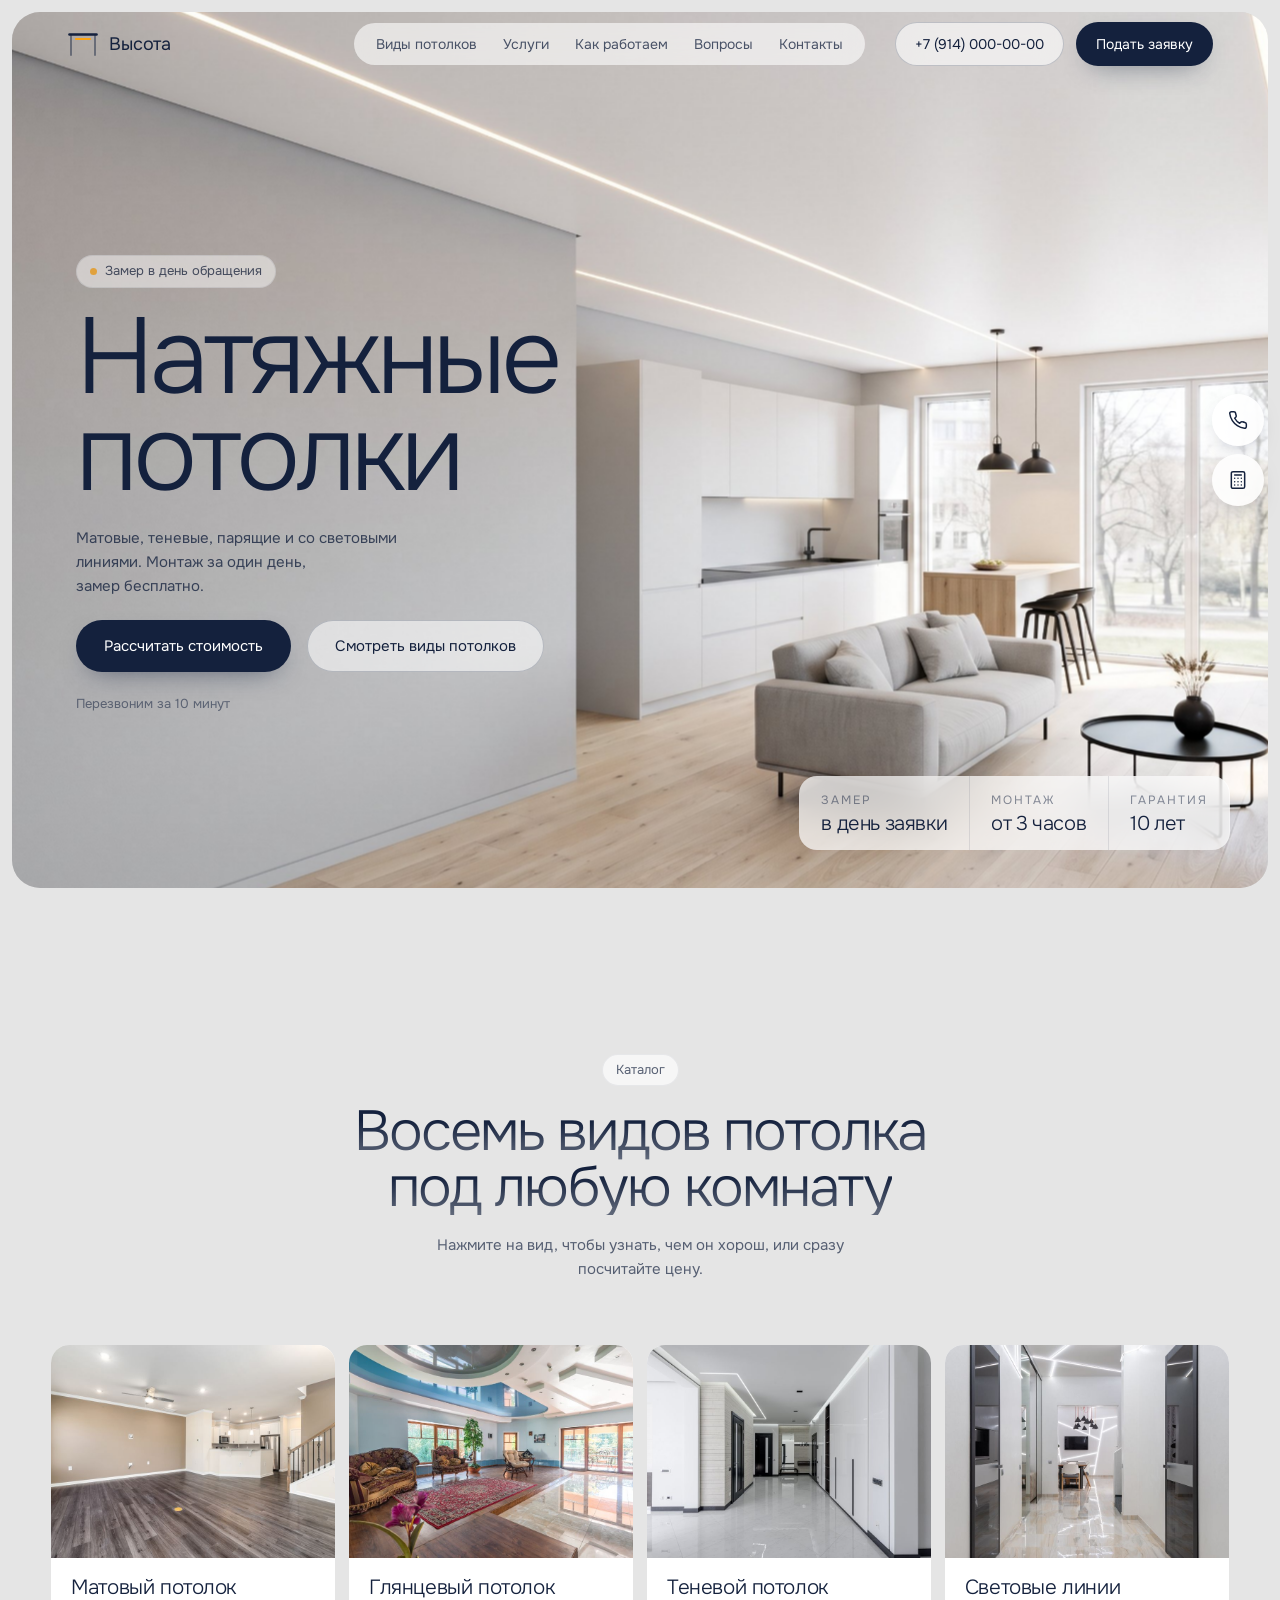
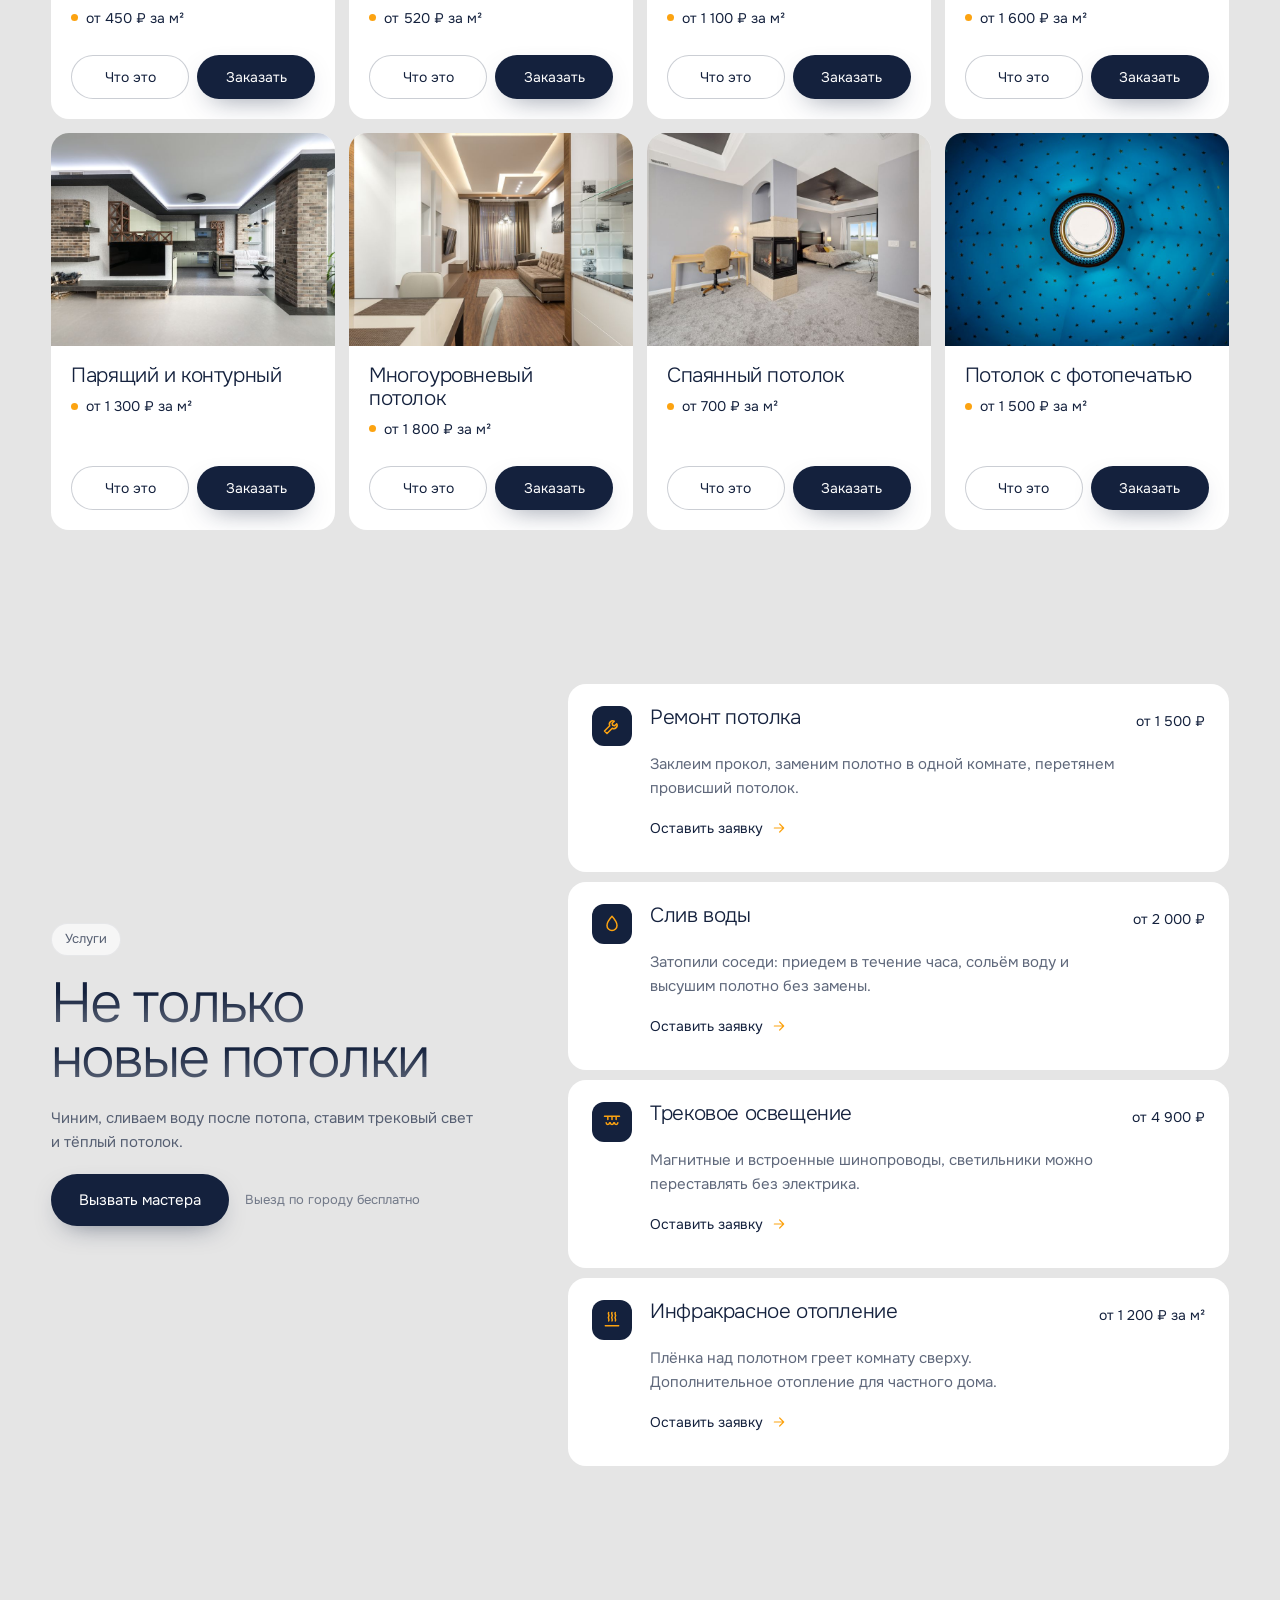
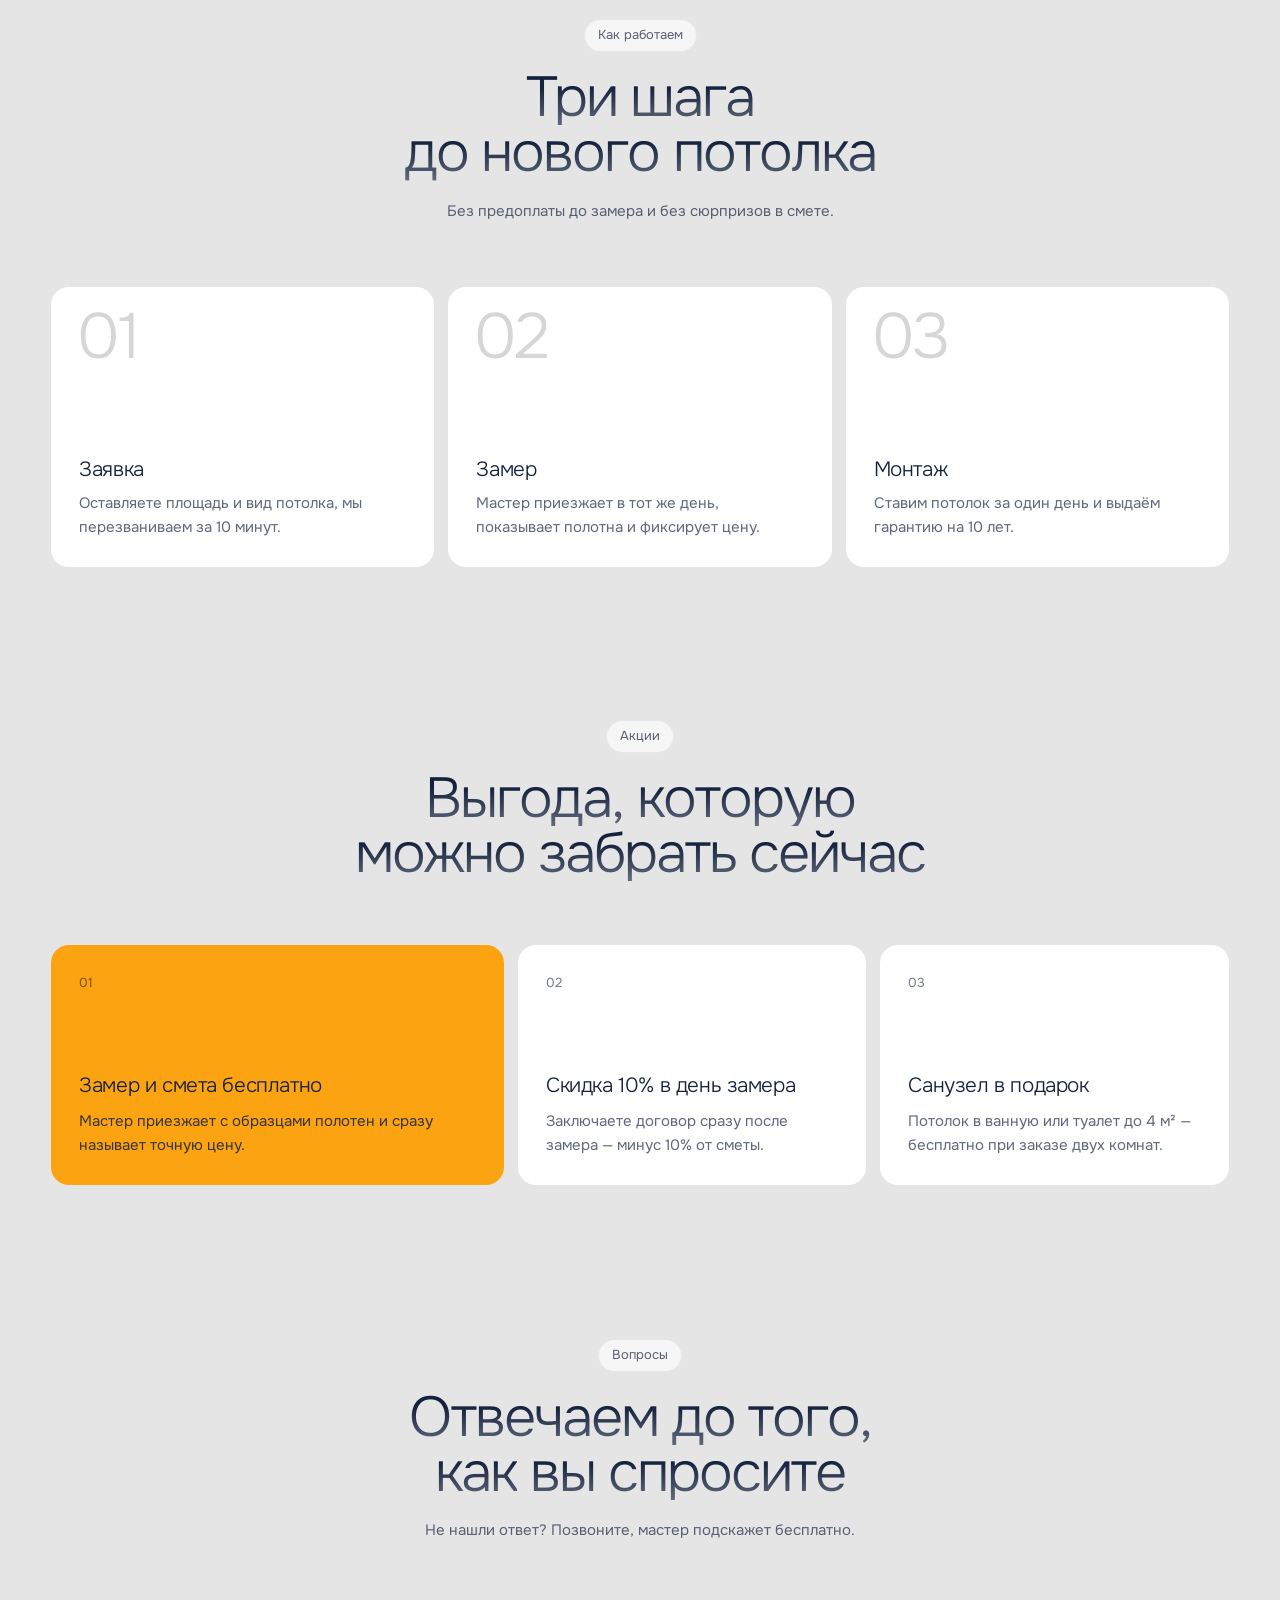
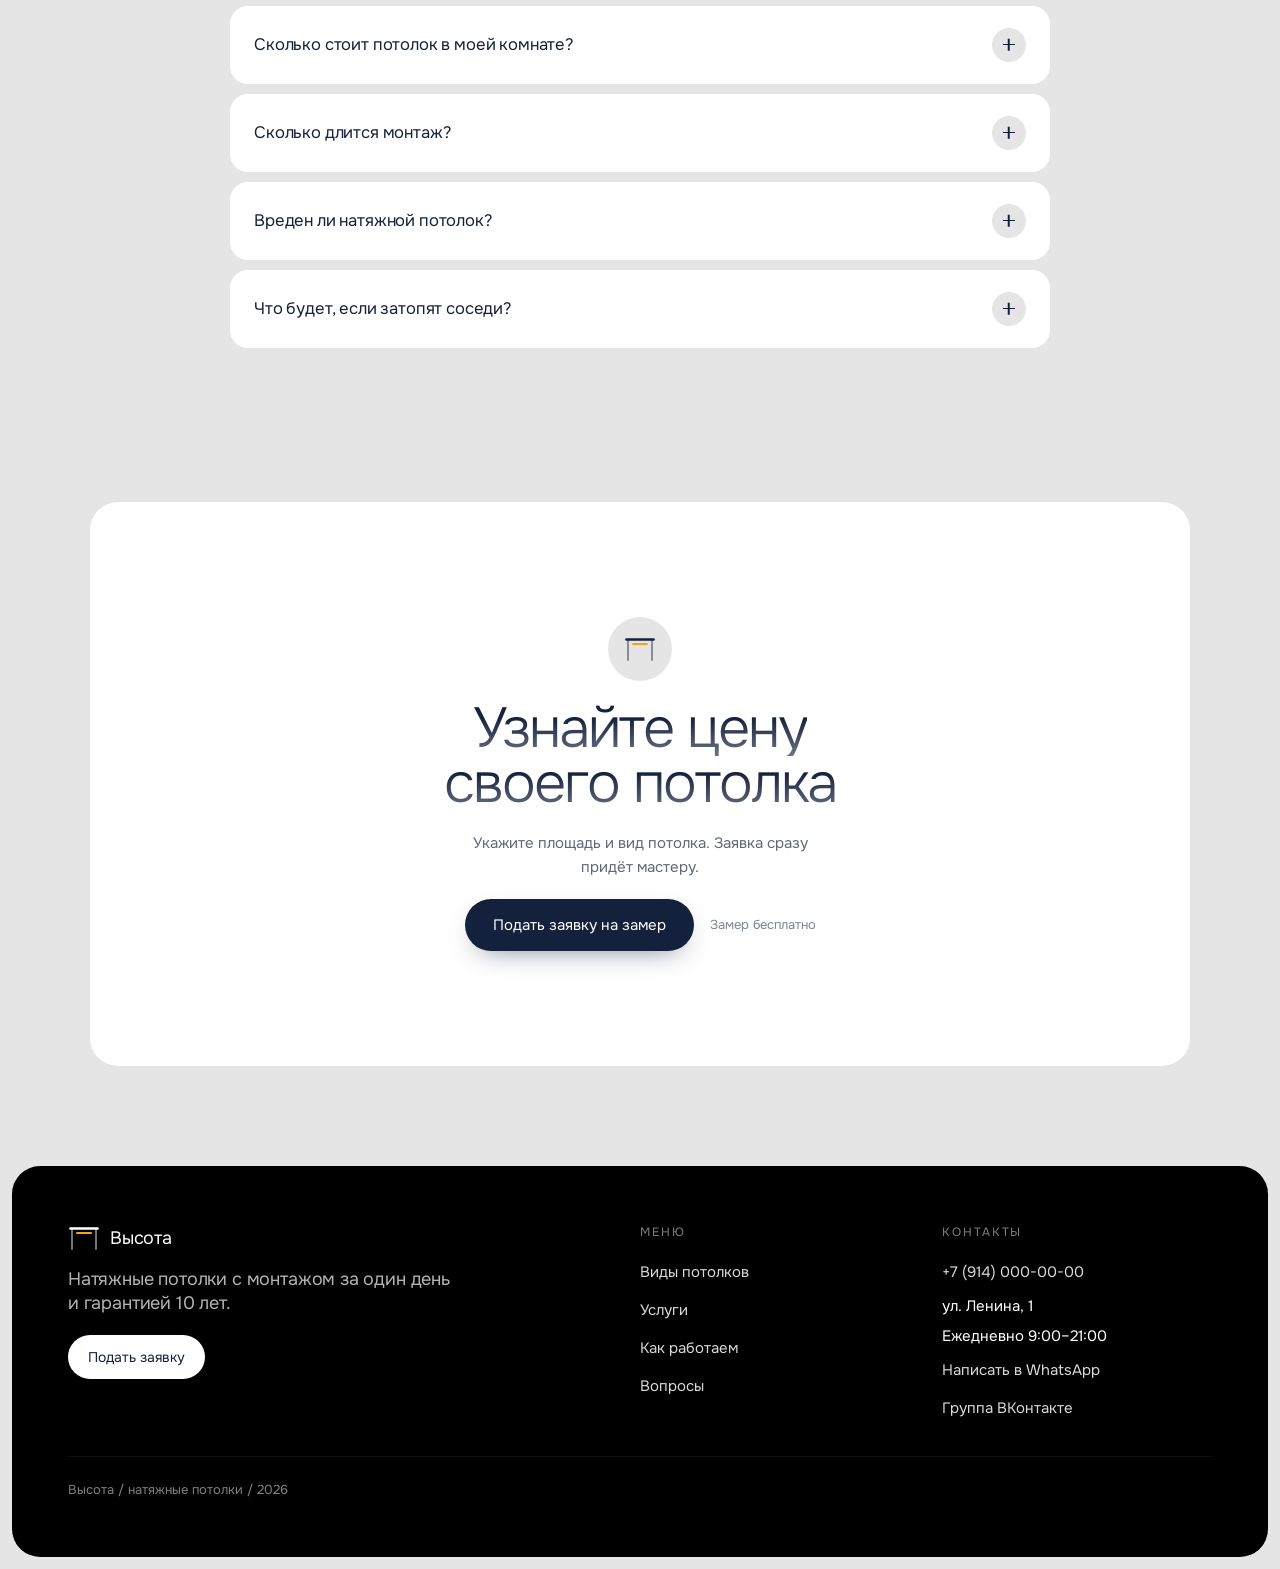
==== index.html @ 972cd12e "Сайт натяжных потолков с расчётом стоимости и заявкой в Telegram" ====
<!doctype html>
<html lang="ru">
<head>
  <meta charset="utf-8">
  <meta name="viewport" content="width=device-width, initial-scale=1">
  <title>Натяжные потолки</title>
  <meta name="description" content="Натяжные потолки с монтажом за один день. Бесплатный замер, расчёт стоимости онлайн.">
  <link rel="preconnect" href="https://fonts.googleapis.com">
  <link rel="preconnect" href="https://fonts.gstatic.com" crossorigin>
  <link href="https://fonts.googleapis.com/css2?family=Onest:wght@300;400&display=swap" rel="stylesheet">
  <link rel="stylesheet" href="styles.css">
  <script>document.documentElement.classList.add("js")</script>
</head>
<body>

<header class="top reveal is-in">
  <a class="logo rise" href="#" data-d="300"><span class="logo__mark"></span><span id="logo-name"></span></a>
  <nav class="nav rise" data-d="420">
    <a href="#catalog">Виды потолков</a>
    <a href="#services">Услуги</a>
    <a href="#process">Как работаем</a>
    <a href="#faq">Вопросы</a>
    <a href="#contacts">Контакты</a>
  </nav>
  <a class="btn btn--ghost btn--sm top__phone rise" id="top-phone" data-d="480"><span class="btn__fill"></span><span class="btn__label" id="top-phone-label"></span></a>
  <button class="btn btn--solid btn--sm rise" data-order data-d="520"><span class="btn__fill"></span><span class="btn__label">Подать заявку</span></button>
  <button class="burger" aria-label="Меню"><span></span><span></span></button>
</header>

<section class="hero">
  <div class="hero__panel">
    <img class="hero__img" src="assets/hero.jpg" alt="Гостиная с матовым натяжным потолком и световой линией над кухней">
    <div class="hero__content">
      <p class="pill rise" data-d="800"><span class="pill__dot"></span><span id="hero-city"></span></p>
      <h1 class="split" data-d="900">Натяжные<br>потолки</h1>
      <p class="lead rise" data-d="1240">Матовые, теневые, парящие и&nbsp;со&nbsp;световыми линиями. Монтаж за&nbsp;один день, замер бесплатно.</p>
      <div class="cta rise" data-d="1360">
        <button class="btn btn--solid" data-order><span class="btn__fill"></span><span class="btn__label">Рассчитать стоимость</span></button>
        <a class="btn btn--ghost btn--glass" href="#catalog"><span class="btn__fill"></span><span class="btn__label">Смотреть виды потолков</span></a>
      </div>
      <span class="calm rise" data-d="1420">Перезвоним за&nbsp;10&nbsp;минут</span>
    </div>
    <div class="hero__facts rise" data-d="1500">
      <div><span class="label">Замер</span><b>в&nbsp;день заявки</b></div>
      <div><span class="label">Монтаж</span><b>от&nbsp;3&nbsp;часов</b></div>
      <div><span class="label">Гарантия</span><b>10&nbsp;лет</b></div>
    </div>
  </div>
</section>

<section class="block reveal" id="catalog">
  <div class="head">
    <p class="pill rise">Каталог</p>
    <h2 class="split">Восемь видов потолка<br>под&nbsp;любую комнату</h2>
    <p class="rise">Нажмите на&nbsp;вид, чтобы узнать, чем он&nbsp;хорош, или сразу посчитайте цену.</p>
  </div>
  <div class="types" id="types"></div>
</section>

<section class="split-sec reveal" id="services">
  <div class="split-sec__text">
    <p class="pill rise">Услуги</p>
    <h2 class="split">Не&nbsp;только<br>новые потолки</h2>
    <p class="rise">Чиним, сливаем воду после потопа, ставим трековый свет и&nbsp;тёплый потолок.</p>
    <div class="cta rise">
      <button class="btn btn--solid" data-order="repair"><span class="btn__fill"></span><span class="btn__label">Вызвать мастера</span></button>
      <span class="calm">Выезд по&nbsp;городу бесплатно</span>
    </div>
  </div>
  <ul class="services" id="services-list"></ul>
</section>

<section class="block reveal" id="process">
  <div class="head">
    <p class="pill rise">Как работаем</p>
    <h2 class="split">Три шага<br>до&nbsp;нового потолка</h2>
    <p class="rise">Без предоплаты до&nbsp;замера и&nbsp;без сюрпризов в&nbsp;смете.</p>
  </div>
  <div class="steps">
    <article class="glass step rise"><span class="step__n">01</span><h3>Заявка</h3><p>Оставляете площадь и&nbsp;вид потолка, мы перезваниваем за&nbsp;10&nbsp;минут.</p></article>
    <article class="glass step rise"><span class="step__n">02</span><h3>Замер</h3><p>Мастер приезжает в&nbsp;тот же день, показывает полотна и&nbsp;фиксирует цену.</p></article>
    <article class="glass step rise"><span class="step__n">03</span><h3>Монтаж</h3><p>Ставим потолок за&nbsp;один день и&nbsp;выдаём гарантию на&nbsp;10&nbsp;лет.</p></article>
  </div>
</section>

<section class="block reveal" id="promos">
  <div class="head">
    <p class="pill rise">Акции</p>
    <h2 class="split">Выгода, которую<br>можно забрать сейчас</h2>
  </div>
  <div class="promos" id="promos-list"></div>
</section>

<section class="block reveal" id="faq">
  <div class="head">
    <p class="pill rise">Вопросы</p>
    <h2 class="split">Отвечаем до&nbsp;того,<br>как вы спросите</h2>
    <p class="rise">Не&nbsp;нашли ответ? Позвоните, мастер подскажет бесплатно.</p>
  </div>
  <div class="faq" id="faq-list"></div>
</section>

<section class="final reveal" id="contacts">
  <div class="glass final__panel">
    <div class="final__orb rise"><span class="logo__mark"></span></div>
    <h2 class="split">Узнайте цену<br>своего потолка</h2>
    <p class="rise">Укажите площадь и&nbsp;вид потолка. Заявка сразу придёт мастеру.</p>
    <div class="cta rise">
      <button class="btn btn--solid" data-order><span class="btn__fill"></span><span class="btn__label">Подать заявку на&nbsp;замер</span></button>
      <span class="calm">Замер бесплатно</span>
    </div>
  </div>
</section>

<footer class="foot">
  <div class="foot__brand">
    <a class="logo" href="#"><span class="logo__mark"></span><span id="foot-name"></span></a>
    <p>Натяжные потолки с&nbsp;монтажом за&nbsp;один день и&nbsp;гарантией 10&nbsp;лет.</p>
    <button class="btn btn--light btn--sm" data-order><span class="btn__fill"></span><span class="btn__label">Подать заявку</span></button>
  </div>
  <div class="foot__col">
    <span class="label">Меню</span>
    <a href="#catalog">Виды потолков</a>
    <a href="#services">Услуги</a>
    <a href="#process">Как работаем</a>
    <a href="#faq">Вопросы</a>
  </div>
  <div class="foot__col" id="contacts-info"></div>
  <span class="foot__copy" id="foot-year"></span>
</footer>

<div class="dock">
  <a class="dock__btn" id="dock-call" aria-label="Позвонить">
    <svg viewBox="0 0 24 24"><path d="M22 16.9v3a2 2 0 0 1-2.2 2 19.8 19.8 0 0 1-8.6-3.1 19.5 19.5 0 0 1-6-6A19.8 19.8 0 0 1 2.1 4.2 2 2 0 0 1 4.1 2h3a2 2 0 0 1 2 1.7c.1 1 .4 1.9.7 2.8a2 2 0 0 1-.5 2.1L8 9.9a16 16 0 0 0 6 6l1.3-1.3a2 2 0 0 1 2.1-.4c.9.3 1.8.6 2.8.7a2 2 0 0 1 1.7 2z"/></svg>
  </a>
  <button class="dock__btn" data-order aria-label="Рассчитать стоимость">
    <svg viewBox="0 0 24 24"><rect x="4" y="2" width="16" height="20" rx="2"/><path d="M8 6h8M8 10h.01M12 10h.01M16 10h.01M8 14h.01M12 14h.01M16 14h.01M8 18h.01M12 18h.01M16 18h.01"/></svg>
  </button>
</div>

<div class="modal" id="modal" aria-hidden="true">
  <div class="modal__backdrop" data-close></div>
  <form class="calc" id="order" novalidate>
    <button type="button" class="calc__x" data-close aria-label="Закрыть">
      <svg viewBox="0 0 24 24"><path d="M18 6 6 18M6 6l12 12"/></svg>
    </button>

    <div class="calc__params">
      <p class="pill">Калькулятор</p>
      <h3 class="calc__title">Рассчитаем ваш потолок</h3>

      <div class="field">
        <span class="field__name">Площадь потолка</span>
        <div class="area glass">
          <button type="button" class="step-btn" data-step="-1" aria-label="Меньше">
            <svg viewBox="0 0 24 24"><path d="M5 12h14"/></svg>
          </button>
          <label class="area__num"><input type="number" id="area" name="area" min="1" max="1000" value="18" inputmode="decimal" aria-label="Площадь, м²"><span>м²</span></label>
          <button type="button" class="step-btn" data-step="1" aria-label="Больше">
            <svg viewBox="0 0 24 24"><path d="M12 5v14M5 12h14"/></svg>
          </button>
        </div>
        <input type="range" id="area-range" min="1" max="150" value="18" aria-label="Площадь, ползунок">
      </div>

      <div class="field">
        <span class="field__name">Вид потолка</span>
        <div class="tiles" id="type-tiles"></div>
        <span class="field__name">Или нужна услуга</span>
        <div class="chips" id="chips"></div>
        <span class="field__err" id="err-type">Выберите вариант</span>
      </div>

      <div class="calc__mini">
        <b id="mini-sum">0&nbsp;₽</b>
        <button type="button" class="btn btn--solid btn--sm" data-to-form><span class="btn__fill"></span><span class="btn__label">Оставить телефон</span></button>
      </div>
    </div>

    <div class="calc__bill">
      <div class="bill__glow" aria-hidden="true"></div>
      <div class="calc__form">
        <span class="label">Предварительная стоимость</span>
        <b class="bill__sum" id="sum">0&nbsp;₽</b>
        <ul class="bill__rows" id="bill"></ul>

        <label class="field">
          <span class="field__name">Имя</span>
          <input type="text" name="name" autocomplete="name" placeholder="Как к вам обращаться">
        </label>
        <label class="field">
          <span class="field__name">Телефон</span>
          <input type="tel" name="phone" id="phone" autocomplete="tel" placeholder="+7 (___) ___-__-__" required>
          <span class="field__err" id="err-phone">Проверьте номер</span>
        </label>
        <label class="field">
          <span class="field__name">Комментарий к&nbsp;заказу</span>
          <textarea name="comment" rows="2" placeholder="Сколько комнат, удобное время для замера"></textarea>
        </label>
        <label class="agree">
          <input type="checkbox" name="agree" id="agree" checked>
          <span>Согласен на&nbsp;обработку персональных данных</span>
        </label>
        <button type="submit" class="btn btn--solid btn--wide" id="send"><span class="btn__fill"></span><span class="btn__label">Отправить заявку мастеру</span></button>
        <span class="calm">Перезвоним за&nbsp;10&nbsp;минут, замер бесплатно</span>
        <p class="calc__fail" id="fail"></p>
      </div>

      <div class="calc__done">
        <div class="done__ring"></div>
        <h3 class="calc__title">Заявка у&nbsp;мастера</h3>
        <p>Перезвоним в&nbsp;течение 10&nbsp;минут и&nbsp;договоримся о&nbsp;замере.</p>
        <button type="button" class="btn btn--ghost" data-close><span class="btn__fill"></span><span class="btn__label">Вернуться на&nbsp;сайт</span></button>
      </div>
    </div>
  </form>
</div>

<script src="data.js"></script>
<script src="script.js"></script>
</body>
</html>
---- styles.css ----
/* Токены: Onest 300/400, палитра Black and Gold Elegance (белый, серый E5, золото FCA311, тёмно-синий 14213D, чёрный), одна кривая, радиусы 0/18/28/999 */
:root {
  --bg: #e5e5e5;
  --ink: #14213d;
  --black: #000000;
  --accent: #fca311;
  --card: #ffffff;
  --soft: #d6d6d6;
  --line: rgba(20, 33, 61, 0.1);
  --ease: cubic-bezier(.22, 1, .36, 1);
  --pad: clamp(16px, 4vw, 64px);
  --r: 18px;
}

* { box-sizing: border-box; margin: 0; padding: 0; }
html { scroll-behavior: smooth; -webkit-text-size-adjust: 100%; }
body {
  background: var(--bg);
  color: var(--ink);
  font-family: "Onest", system-ui, sans-serif;
  font-weight: 400;
  font-size: clamp(15px, 1.05vw, 17px);
  line-height: 1.6;
  overflow-x: hidden;
}
a { color: inherit; text-decoration: none; }
button, input, textarea, output { font: inherit; color: inherit; }
button { background: none; border: 0; cursor: pointer; }
svg { width: 20px; height: 20px; fill: none; stroke: currentColor; stroke-width: 1.8; stroke-linecap: round; stroke-linejoin: round; }
img { display: block; max-width: 100%; }

/* Заголовки как в Redsun: тонкий гротеск, мягкий градиент сверху вниз */
h1, h2, h3 { font-weight: 300; text-wrap: balance; hyphens: none; }
h1 { font-size: clamp(3rem, 8.4vw, 8.6rem); line-height: 0.9; letter-spacing: -0.045em; }
h2 { font-size: clamp(2.1rem, 4.4vw, 4.2rem); line-height: 0.98; letter-spacing: -0.035em; }
h3 { font-size: clamp(19px, 1.6vw, 24px); line-height: 1.12; letter-spacing: -0.02em; }
h2 .w { background: linear-gradient(180deg, #14213d 30%, rgba(20, 33, 61, .55) 115%); -webkit-background-clip: text; background-clip: text; color: transparent; }
.foot h2 .w { color: inherit; }
p { max-width: 56ch; text-wrap: pretty; opacity: 0.68; }
.label { font-size: 12px; line-height: 1.8; letter-spacing: 0.16em; text-transform: uppercase; opacity: 0.5; }

/* Метка-таблетка над заголовком */
.pill {
  display: inline-flex; align-items: center; gap: 8px; align-self: center; max-width: none;
  padding: 6px 14px; border-radius: 999px; font-size: 13px; background: var(--card); box-shadow: inset 0 0 0 1px var(--line);
}
.pill__dot { width: 7px; height: 7px; border-radius: 50%; background: var(--accent); }

/* Появление: лесенка с размытием */
.js .rise { opacity: 0; transform: translateY(28px); filter: blur(14px); }
.js .is-in .rise {
  opacity: 1; transform: none; filter: blur(0);
  transition: opacity 900ms var(--ease) var(--d, 0ms), transform 900ms var(--ease) var(--d, 0ms), filter 900ms var(--ease) var(--d, 0ms);
}
.js .is-in p.rise { opacity: 0.68; }
.js .is-in .calm.rise { opacity: 0.55; }
/* Заголовки проявляются по словам */
.w { display: inline-block; }
.js .split .w { opacity: 0; transform: translateY(0.35em); filter: blur(12px); }
.js .is-in .split .w {
  opacity: 1; transform: none; filter: blur(0);
  transition: opacity 1000ms var(--ease) var(--d, 0ms), transform 1000ms var(--ease) var(--d, 0ms), filter 1000ms var(--ease) var(--d, 0ms);
}

/* Кнопки: графитовая таблетка и прозрачная с тонкой рамкой */
.btn {
  position: relative; overflow: hidden; display: inline-flex; align-items: center; justify-content: center;
  min-height: 52px; padding: 0 28px; border-radius: 999px; white-space: nowrap; font-size: 15px;
  transition: transform 620ms var(--ease), box-shadow 620ms var(--ease);
}
.btn__fill { position: absolute; inset: 0; transform: scaleX(0); transform-origin: left; transition: transform 500ms var(--ease); }
.btn__label { position: relative; z-index: 2; transition: color 320ms var(--ease); }
.btn:hover { transform: translateY(-2px); }
.btn:hover .btn__fill { transform: scaleX(1); }
.btn--solid { background: var(--ink); color: #fff; box-shadow: 0 10px 28px -14px rgba(20, 33, 61, .7); }
.btn--solid .btn__fill { background: var(--accent); }
.btn--solid:hover { box-shadow: 0 16px 36px -14px rgba(252, 163, 17, .8); }
.btn--ghost { box-shadow: inset 0 0 0 1px rgba(20, 33, 61, 0.22); }
.btn--ghost .btn__fill { background: var(--ink); }
.btn--ghost:hover .btn__label { color: #fff; }
.btn--solid:hover .btn__label, .btn--light:hover .btn__label { color: var(--ink); }
.btn--glass { background: rgba(255, 255, 255, .55); -webkit-backdrop-filter: blur(14px); backdrop-filter: blur(14px); }
.btn--light { background: #fff; color: var(--ink); }
.btn--light .btn__fill { background: var(--accent); }
.btn--sm { min-height: 44px; padding: 0 20px; font-size: 14px; }
.btn--wide { width: 100%; }
.calm { font-size: 13px; opacity: 0.55; }
.cta { display: flex; flex-wrap: wrap; align-items: center; gap: 12px 16px; }

/* Белая карточка; под курсором мягкий блик, как свет от потолка */
.glass {
  position: relative; isolation: isolate; border-radius: var(--r); overflow: hidden; background: var(--card);
  --mx: 50%; --my: 0%;
}
.glass::before {
  content: ""; position: absolute; inset: 0; z-index: -1; pointer-events: none; opacity: 0;
  background: radial-gradient(380px circle at var(--mx) var(--my), rgba(252, 163, 17, .08), transparent 65%);
  transition: opacity 600ms var(--ease);
}
.glass:hover::before { opacity: 1; }

/* Логотип: комната в разрезе со световой линией */
.logo { display: flex; align-items: center; gap: 10px; font-size: 18px; letter-spacing: -0.01em; margin-right: auto; }
.logo__mark { display: grid; place-items: center; width: 32px; height: 32px; }
.logo__mark svg { width: 32px; height: 32px; stroke-width: 2; }
.logo__mark .m-ceil { stroke-width: 2.6; }
.logo__mark .m-wall { opacity: .45; }
.logo__mark .m-light { stroke: var(--accent); stroke-width: 2.2; transition: transform 700ms var(--ease); transform-origin: center; }
.logo:hover .m-light { transform: scaleX(1.25); }

/* Шапка */
.top {
  position: fixed; inset: 0 0 auto 0; z-index: 30; display: flex; align-items: center; gap: 12px;
  padding: 22px calc(var(--pad) + 16px);
  transition: background 500ms var(--ease), padding 500ms var(--ease), box-shadow 500ms var(--ease);
}
.top.is-scrolled { padding-top: 12px; padding-bottom: 12px; background: rgba(229, 229, 229, .85); -webkit-backdrop-filter: blur(18px); backdrop-filter: blur(18px); box-shadow: 0 1px 0 var(--line); }
.nav { display: flex; gap: 26px; font-size: 14px; margin-right: 18px; padding: 10px 22px; border-radius: 999px; background: rgba(255, 255, 255, .6); -webkit-backdrop-filter: blur(14px); backdrop-filter: blur(14px); }
.nav a { opacity: 0.75; position: relative; transition: opacity 320ms var(--ease); }
.nav a::after { content: ""; position: absolute; left: 0; right: 0; bottom: -4px; height: 1px; background: var(--accent); transform: scaleX(0); transform-origin: left; transition: transform 500ms var(--ease); }
.nav a:hover { opacity: 1; }
.nav a:hover::after { transform: scaleX(1); }
.top__phone { background: rgba(255, 255, 255, .6); -webkit-backdrop-filter: blur(14px); backdrop-filter: blur(14px); }
.burger { display: none; width: 44px; height: 44px; position: relative; }
.burger span { position: absolute; left: 11px; right: 11px; height: 1.5px; background: var(--ink); transition: transform 500ms var(--ease); }
.burger span:first-child { top: 18px; }
.burger span:last-child { top: 25px; }

/* Первый экран: фото светлого интерьера, текст на пустой стене слева */
.hero { padding: 12px; --p: 0; }
.hero__panel { position: relative; height: calc(100svh - 24px); min-height: 560px; border-radius: 28px; overflow: hidden; isolation: isolate; background: var(--soft); }
.hero__img {
  position: absolute; inset: 0; width: 100%; height: 100%; object-fit: cover; object-position: 30% 50%; z-index: -2;
  transform: scale(calc(1.06 - var(--p) * 0.06)); transform-origin: 30% 20%;
  animation: heroIn 1400ms var(--ease) both;
}
@keyframes heroIn { from { opacity: 0; transform: scale(1.12); filter: blur(10px); } }
.hero__content {
  position: absolute; left: clamp(20px, 5vw, 80px); top: 0; bottom: 0; width: min(40%, 600px);
  display: flex; flex-direction: column; justify-content: center; align-items: flex-start; gap: 22px; padding-top: 70px;
}
.hero__content .pill { align-self: flex-start; background: rgba(255, 255, 255, .7); }
.hero__content .lead { max-width: 36ch; opacity: .78; }
.js .is-in .hero__content .lead.rise { opacity: .78; }
.hero__facts {
  position: absolute; right: clamp(16px, 3vw, 40px); bottom: clamp(16px, 3vw, 40px); display: flex; border-radius: 18px;
  background: rgba(255, 255, 255, .72); -webkit-backdrop-filter: blur(16px); backdrop-filter: blur(16px);
}
.hero__facts > div { display: flex; flex-direction: column; padding: 14px 22px; }
.hero__facts > div + div { box-shadow: inset 1px 0 0 var(--line); }
.hero__facts b { font-weight: 300; font-size: 20px; letter-spacing: -0.02em; line-height: 1.2; }

/* Секции: заголовок по центру с таблеткой сверху */
.block, .split-sec, .final { position: relative; padding: clamp(90px, 12vw, 160px) var(--pad) 0; }
.head { display: flex; flex-direction: column; align-items: center; text-align: center; gap: 18px; margin-bottom: clamp(40px, 5vw, 64px); }
.head p:not(.pill) { max-width: 46ch; }

/* Каталог видов с настоящими фото */
.types { display: grid; grid-template-columns: repeat(4, 1fr); gap: 14px; }
.type { display: flex; flex-direction: column; transition: transform 620ms var(--ease), box-shadow 620ms var(--ease); }
.type:hover { transform: translateY(-6px); box-shadow: 0 24px 50px -30px rgba(20, 33, 61, .45); }
.type__photo { aspect-ratio: 4 / 3; overflow: hidden; background: var(--soft); }
.type__photo img { width: 100%; height: 100%; object-fit: cover; transition: transform 900ms var(--ease); }
.type:hover .type__photo img { transform: scale(1.06); }
.type__body { display: flex; flex-direction: column; gap: 8px; padding: 18px 20px 20px; flex: 1; }
.type__price { font-size: 14px; display: inline-flex; align-items: center; gap: 8px; }
.type__price::before { content: ""; width: 7px; height: 7px; border-radius: 50%; background: var(--accent); }
.type__more { display: grid; grid-template-rows: 0fr; transition: grid-template-rows 600ms var(--ease); }
.type__more > p { overflow: hidden; font-size: 15px; }
.type.is-open .type__more { grid-template-rows: 1fr; }
.type__acts { display: flex; gap: 8px; margin-top: auto; padding-top: 10px; }
.type__acts .btn { min-height: 44px; padding: 0 16px; font-size: 14px; flex: 1; }

/* Услуги 60/40 */
.split-sec { display: grid; grid-template-columns: 4fr 6fr; gap: clamp(32px, 6vw, 96px); align-items: center; }
.split-sec__text { display: flex; flex-direction: column; align-items: flex-start; gap: 20px; }
.split-sec__text .pill { align-self: flex-start; }
.services { list-style: none; display: flex; flex-direction: column; gap: 10px; }
.service { display: grid; grid-template-columns: 40px 1fr auto; gap: 6px 18px; align-items: start; padding: 22px 24px; transition: transform 620ms var(--ease); }
.service:hover { transform: translateX(6px); }
.service__ico { width: 40px; height: 40px; border-radius: 12px; display: grid; place-items: center; background: var(--ink); color: var(--accent); }
.service p { grid-column: 2; font-size: 15px; }
.service__price { font-size: 14px; white-space: nowrap; padding-top: 4px; }
.service__go { grid-column: 2; justify-self: start; font-size: 14px; display: inline-flex; gap: 8px; align-items: center; min-height: 44px; }
.service__go svg { width: 16px; height: 16px; color: var(--accent); transition: transform 520ms var(--ease); }
.service:hover .service__go svg { transform: translateX(5px); }

/* Как работаем */
.steps { display: grid; grid-template-columns: repeat(3, 1fr); gap: 14px; }
.step { display: flex; flex-direction: column; justify-content: flex-end; gap: 10px; min-height: 280px; padding: 28px; transition: transform 620ms var(--ease); }
.step:hover { transform: translateY(-6px); }
.step__n { position: absolute; top: 18px; left: 26px; font-size: 64px; font-weight: 300; letter-spacing: -0.04em; line-height: 1; color: var(--soft); transition: color 700ms var(--ease); }
.step:hover .step__n { color: var(--accent); }
.step p { font-size: 15px; }

/* Акции */
.promos { display: grid; grid-template-columns: 1.3fr 1fr 1fr; gap: 14px; }
.promo { display: flex; flex-direction: column; gap: 12px; min-height: 240px; padding: 28px; transition: transform 620ms var(--ease); }
.promo:first-child { background: var(--accent); color: var(--ink); }
.promo:first-child p { opacity: .85; }
.promo:hover { transform: translateY(-6px); }
.promo__n { font-size: 13px; opacity: .6; }
.promo h3 { margin-top: auto; }
.promo p { font-size: 15px; }

/* Вопросы: при наведении карточка приподнимается, плюс поворачивается, текст едет */
.faq { display: flex; flex-direction: column; gap: 10px; max-width: 820px; margin: 0 auto; }
.q { border-radius: 18px; transition: transform 620ms var(--ease), box-shadow 620ms var(--ease); box-shadow: inset 0 0 0 1px transparent; }
.q:hover { transform: translateY(-2px); box-shadow: inset 0 0 0 1px rgba(252, 163, 17, .45), 0 20px 44px -28px rgba(20, 33, 61, .45); }
.q.is-open { box-shadow: inset 0 0 0 1px rgba(252, 163, 17, .7); }
.q__btn { width: 100%; display: flex; justify-content: space-between; align-items: center; gap: 24px; padding: 22px 24px; text-align: left; font-size: clamp(16px, 1.3vw, 19px); letter-spacing: -0.01em; min-height: 44px; }
.q__btn > span:first-child { transition: transform 620ms var(--ease); }
.q:hover .q__btn > span:first-child { transform: translateX(6px); }
.q__plus { position: relative; flex: none; width: 34px; height: 34px; border-radius: 50%; background: var(--bg); transition: transform 700ms var(--ease), background 320ms var(--ease); }
.q__plus::before, .q__plus::after { content: ""; position: absolute; left: 11px; right: 11px; top: 16px; height: 1.5px; background: var(--ink); transition: background 320ms; }
.q__plus::after { transform: rotate(90deg); }
.q:hover .q__plus { transform: rotate(90deg); background: var(--soft); }
.q.is-open .q__plus { transform: rotate(45deg); background: var(--accent); }
.q.is-open .q__plus::before, .q.is-open .q__plus::after { background: var(--ink); }
.q__a { display: grid; grid-template-rows: 0fr; transition: grid-template-rows 600ms var(--ease); }
.q__a > p { overflow: hidden; padding: 0 24px; font-size: 15px; }
.q.is-open .q__a { grid-template-rows: 1fr; }
.q.is-open .q__a > p { padding-bottom: 22px; }

/* Финальный блок */
.final { padding-bottom: clamp(60px, 8vw, 100px); }
.final__panel { display: flex; flex-direction: column; align-items: center; text-align: center; gap: 20px; max-width: 1100px; margin: 0 auto; padding: clamp(70px, 9vw, 120px) 24px; border-radius: 28px; }
.final__orb { width: 64px; height: 64px; border-radius: 50%; display: grid; place-items: center; background: var(--bg); }
.final p { max-width: 44ch; }
.final .cta { justify-content: center; }

/* Подвал: графитовая панель */
.foot { position: relative; display: grid; grid-template-columns: 2fr 1fr 1fr; gap: 32px; margin: 0 12px 12px; padding: clamp(32px, 5vw, 56px); border-radius: 28px; background: var(--black); color: #fff; }
.foot p { opacity: .7; max-width: 36ch; margin: 14px 0 20px; font-size: 18px; line-height: 1.3; letter-spacing: -0.01em; }
.foot .logo__mark .m-wall, .foot .logo__mark .m-ceil { stroke: #fff; }
.foot__col { display: flex; flex-direction: column; gap: 6px; font-size: 15px; }
.foot__col .label { margin-bottom: 6px; }
.foot__col a { opacity: .85; min-height: 32px; display: inline-flex; align-items: center; transition: transform 520ms var(--ease), opacity 320ms; }
.foot__col a:hover { transform: translateX(4px); opacity: 1; }
.foot__copy { grid-column: 1 / -1; font-size: 13px; opacity: .5; padding-top: 24px; box-shadow: inset 0 1px 0 rgba(255, 255, 255, .12); }

/* Плавающие кнопки справа */
.dock { position: fixed; right: 16px; top: 50%; transform: translateY(-50%); z-index: 25; display: flex; flex-direction: column; gap: 8px; }
.dock__btn {
  width: 52px; height: 52px; border-radius: 50%; display: grid; place-items: center; color: var(--ink);
  background: rgba(255, 255, 255, .85); -webkit-backdrop-filter: blur(12px); backdrop-filter: blur(12px); box-shadow: 0 8px 24px -12px rgba(20, 33, 61, .5);
  transition: transform 620ms var(--ease), color 320ms var(--ease);
}
.dock__btn:hover { transform: translateX(-4px); background: var(--accent); }

/* Калькулятор: слева параметры с фото потолков, справа чек с формой */
.modal { position: fixed; inset: 0; z-index: 50; display: grid; place-items: center; padding: 16px; visibility: hidden; }
.modal.is-open { visibility: visible; }
.modal__backdrop { position: absolute; inset: 0; background: rgba(20, 33, 61, .35); -webkit-backdrop-filter: blur(10px); backdrop-filter: blur(10px); opacity: 0; transition: opacity 500ms var(--ease); }
.modal.is-open .modal__backdrop { opacity: 1; }
.calc {
  position: relative; display: grid; grid-template-columns: 1.25fr 1fr; width: min(1080px, 100%); max-height: calc(100svh - 32px); overflow-y: auto;
  border-radius: 28px; background: var(--card); box-shadow: 0 40px 120px -30px rgba(20, 33, 61, .5);
  opacity: 0; transform: translateY(40px) scale(.97); filter: blur(14px);
  transition: opacity 700ms var(--ease), transform 700ms var(--ease), filter 700ms var(--ease);
}
.modal.is-open .calc { opacity: 1; transform: none; filter: none; }
.calc__x { position: absolute; right: 14px; top: 14px; width: 44px; height: 44px; border-radius: 50%; display: grid; place-items: center; z-index: 5; background: var(--card); transition: transform 600ms var(--ease); }
.calc__x:hover { transform: rotate(90deg); }
.calc__params { display: flex; flex-direction: column; gap: 22px; padding: clamp(24px, 3.4vw, 40px); }
.calc__params .pill { align-self: flex-start; background: var(--bg); box-shadow: none; }
.calc__title { font-size: clamp(28px, 3vw, 38px); line-height: 1; letter-spacing: -0.03em; margin-top: -8px; }
.field { display: flex; flex-direction: column; gap: 10px; }
.field__name { font-size: 13px; opacity: .6; }

.area { display: flex; align-items: center; justify-content: space-between; padding: 10px; border-radius: 18px; background: var(--bg); }
.area__num { display: flex; align-items: baseline; gap: 8px; }
.area__num input { width: 3.4ch; background: none; border: 0; outline: none; font-size: clamp(44px, 5vw, 60px); font-weight: 300; letter-spacing: -0.04em; text-align: right; line-height: 1; -moz-appearance: textfield; }
.area__num input::-webkit-outer-spin-button, .area__num input::-webkit-inner-spin-button { -webkit-appearance: none; }
.area__num span { font-size: 20px; opacity: .55; }
.step-btn { width: 48px; height: 48px; border-radius: 50%; display: grid; place-items: center; flex: none; background: var(--card); transition: transform 500ms var(--ease), background 320ms var(--ease), color 320ms; }
.step-btn:hover { background: var(--ink); color: #fff; transform: scale(1.06); }
.step-btn:active { transform: scale(.94); }

input[type="range"] { width: 100%; -webkit-appearance: none; appearance: none; height: 28px; background: transparent; --fill: 12%; }
input[type="range"]::-webkit-slider-runnable-track { height: 4px; border-radius: 4px; background: linear-gradient(90deg, var(--ink) var(--fill), var(--soft) var(--fill)); }
input[type="range"]::-moz-range-track { height: 4px; border-radius: 4px; background: var(--soft); }
input[type="range"]::-moz-range-progress { height: 4px; border-radius: 4px; background: var(--ink); }
input[type="range"]::-webkit-slider-thumb { -webkit-appearance: none; width: 22px; height: 22px; margin-top: -9px; border-radius: 50%; background: #fff; box-shadow: 0 0 0 2px var(--ink), 0 4px 12px rgba(20, 33, 61, .3); }
input[type="range"]::-moz-range-thumb { width: 22px; height: 22px; border: 0; border-radius: 50%; background: #fff; box-shadow: 0 0 0 2px var(--ink), 0 4px 12px rgba(20, 33, 61, .3); }

/* Плитки видов потолка с фото */
.tiles { display: grid; grid-template-columns: repeat(4, 1fr); gap: 8px; }
.tile-pick { position: relative; cursor: pointer; }
.tile-pick input { position: absolute; opacity: 0; pointer-events: none; }
.tile-pick__in { display: flex; flex-direction: column; height: 100%; border-radius: 14px; overflow: hidden; background: var(--bg); box-shadow: inset 0 0 0 1px transparent; transition: transform 500ms var(--ease), box-shadow 320ms var(--ease); }
.tile-pick__in img { width: 100%; aspect-ratio: 4 / 3; object-fit: cover; transition: transform 800ms var(--ease); }
.tile-pick__name { padding: 8px 10px 10px; font-size: 13px; line-height: 1.25; }
.tile-pick:hover .tile-pick__in { transform: translateY(-2px); }
.tile-pick:hover img { transform: scale(1.06); }
.tile-pick input:checked + .tile-pick__in { box-shadow: inset 0 0 0 2px var(--ink); background: var(--card); }
.tile-pick input:focus-visible + .tile-pick__in { outline: 2px solid var(--accent); outline-offset: 2px; }

.chips { display: flex; flex-wrap: wrap; gap: 8px; }
.chip { position: relative; }
.chip input { position: absolute; opacity: 0; pointer-events: none; }
.chip span {
  display: inline-flex; align-items: center; min-height: 40px; padding: 0 15px; border-radius: 999px; font-size: 14px; cursor: pointer;
  background: var(--bg); transition: background 320ms var(--ease), color 320ms var(--ease), transform 500ms var(--ease);
}
.chip span:hover { transform: translateY(-2px); background: var(--soft); }
.chip input:checked + span { background: var(--ink); color: #fff; }
.chip input:focus-visible + span { outline: 2px solid var(--accent); outline-offset: 2px; }

.calc__bill { position: relative; display: flex; flex-direction: column; background: var(--bg); }
.calc__form { display: flex; flex-direction: column; gap: 16px; padding: clamp(24px, 3.4vw, 40px); padding-top: clamp(56px, 6vw, 72px); }
.bill__sum { font-weight: 300; font-size: clamp(42px, 4.6vw, 60px); letter-spacing: -0.04em; line-height: 1; margin-top: -6px; font-variant-numeric: tabular-nums; }
.bill__rows { list-style: none; display: flex; flex-direction: column; font-size: 14px; padding-bottom: 6px; }
.bill__rows li { display: flex; justify-content: space-between; gap: 12px; padding: 9px 0; box-shadow: inset 0 -1px 0 var(--line); }
.bill__rows li span:first-child { opacity: .6; }
.calc__form .field input, .calc__form .field textarea {
  width: 100%; background: var(--card); border: 0; border-radius: 14px; padding: 13px 16px; outline: none; font-size: 16px; resize: vertical;
  box-shadow: inset 0 0 0 1px var(--line); transition: box-shadow 320ms var(--ease);
}
.calc__form .field input:focus, .calc__form .field textarea:focus { box-shadow: inset 0 0 0 1px var(--ink), 0 0 0 4px rgba(20, 33, 61, .06); }
.field__err { display: none; font-size: 13px; color: #b5462a; }
.field.is-bad .field__err { display: block; }
.field.is-bad input { box-shadow: inset 0 0 0 1px #b5462a !important; }
.agree { display: flex; gap: 12px; align-items: center; font-size: 13px; opacity: .7; cursor: pointer; min-height: 40px; }
.agree input { width: 18px; height: 18px; accent-color: var(--ink); }
.calc__fail { display: none; font-size: 14px; color: #b5462a; max-width: none; opacity: 1; }
.calc__fail.is-on { display: block; }
.btn.is-busy { pointer-events: none; opacity: .7; }

.calc__done { display: none; flex-direction: column; align-items: flex-start; justify-content: flex-end; gap: 18px; padding: clamp(32px, 4vw, 48px); flex: 1; min-height: 420px; }
.calc.is-done .calc__form { display: none; }
.calc.is-done .calc__done { display: flex; }
.done__ring { width: 64px; height: 64px; border-radius: 50%; box-shadow: inset 0 0 0 2px var(--ink); position: relative; animation: ring 1200ms var(--ease) both; }
.done__ring::after { content: ""; position: absolute; left: 20px; right: 20px; top: 31px; height: 2px; background: var(--accent); }
@keyframes ring { from { transform: scale(.4); opacity: 0; filter: blur(10px); } to { transform: none; opacity: 1; filter: none; } }
body.is-locked { overflow: hidden; }
.calc__mini { display: none; }

/* Адаптив */
@media (max-width: 1100px) {
  .nav, .top__phone { display: none; }
  .burger { display: block; }
  .top.is-menu .nav {
    display: flex; flex-direction: column; position: fixed; inset: 76px 16px auto 16px; padding: 12px 20px; border-radius: 18px; gap: 0; margin: 0;
    background: rgba(255, 255, 255, .97); box-shadow: 0 20px 50px -20px rgba(20, 33, 61, .4);
  }
  .top.is-menu .nav a { padding: 12px 0; font-size: 17px; opacity: 1; }
  .top.is-menu .burger span:first-child { transform: translateY(3.5px) rotate(45deg); }
  .top.is-menu .burger span:last-child { transform: translateY(-3.5px) rotate(-45deg); }
  .types { grid-template-columns: repeat(2, 1fr); }
  .split-sec { grid-template-columns: 1fr; }
  .hero__content { width: min(55%, 560px); }
  .calc { grid-template-columns: 1fr; }
}
@media (max-width: 720px) {
  .top { gap: 8px; padding: 18px 24px; }
  .top.is-scrolled { padding: 10px 16px; }
  .hero { padding: 8px; }
  .hero__panel { height: calc(100svh - 16px); border-radius: 22px; }
  .hero__img { object-position: 18% 50%; transform-origin: 18% 20%; }
  .hero__content { left: 18px; right: 18px; width: auto; justify-content: flex-end; padding: 0 0 128px; gap: 16px; }
  .hero__content .cta .btn { flex: 1 1 100%; }
  .hero__facts { left: 12px; right: 12px; bottom: 12px; justify-content: space-between; }
  .hero__facts > div { padding: 10px 12px; flex: 1; }
  .hero__facts b { font-size: 15px; }
  .hero__facts .label { font-size: 10px; letter-spacing: .12em; }
  .types, .promos, .steps { grid-template-columns: 1fr; }
  .service { grid-template-columns: 40px 1fr; padding: 20px; }
  .service__price { grid-column: 2; padding-top: 0; }
  .foot { grid-template-columns: 1fr 1fr; margin: 0 8px 8px; }
  .foot__brand { grid-column: 1 / -1; }
  .tiles { grid-template-columns: repeat(2, 1fr); }
  .dock { top: auto; bottom: 16px; transform: translateY(16px); right: 12px; opacity: 0; pointer-events: none; transition: opacity 500ms var(--ease), transform 620ms var(--ease); }
  .is-past .dock { opacity: 1; transform: none; pointer-events: auto; }
  .modal { padding: 0; place-items: end center; }
  .calc { border-radius: 24px 24px 0 0; max-height: 94svh; }
  .calc__mini {
    position: sticky; bottom: 12px; z-index: 4; display: flex; align-items: center; justify-content: space-between; gap: 12px;
    padding: 8px 8px 8px 20px; border-radius: 999px; background: rgba(255, 255, 255, .92); -webkit-backdrop-filter: blur(14px); backdrop-filter: blur(14px);
    box-shadow: 0 12px 40px -12px rgba(20, 33, 61, .45);
  }
  .calc__mini b { font-weight: 300; font-size: 22px; letter-spacing: -0.02em; white-space: nowrap; }
}
@media (prefers-reduced-motion: reduce) {
  * { transition-delay: 0ms !important; animation-duration: 1ms !important; }
  html { scroll-behavior: auto; }
}
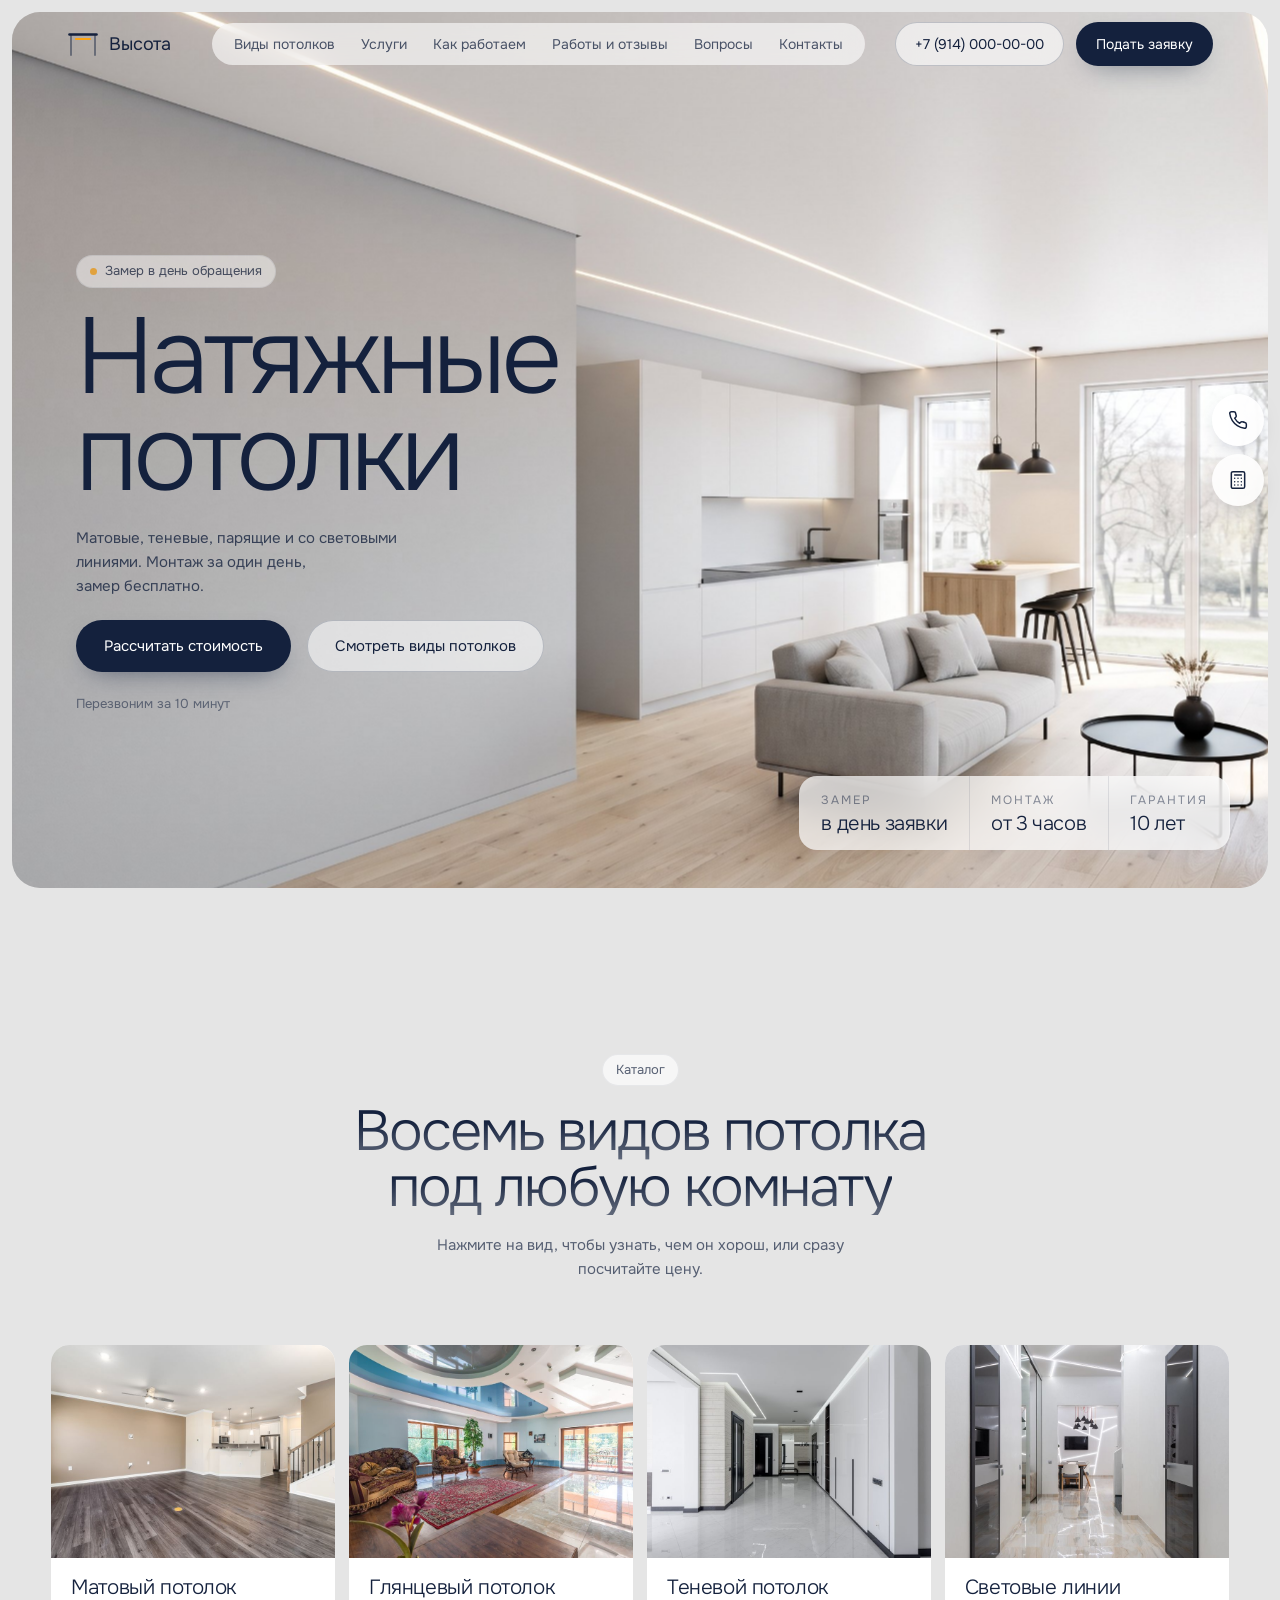
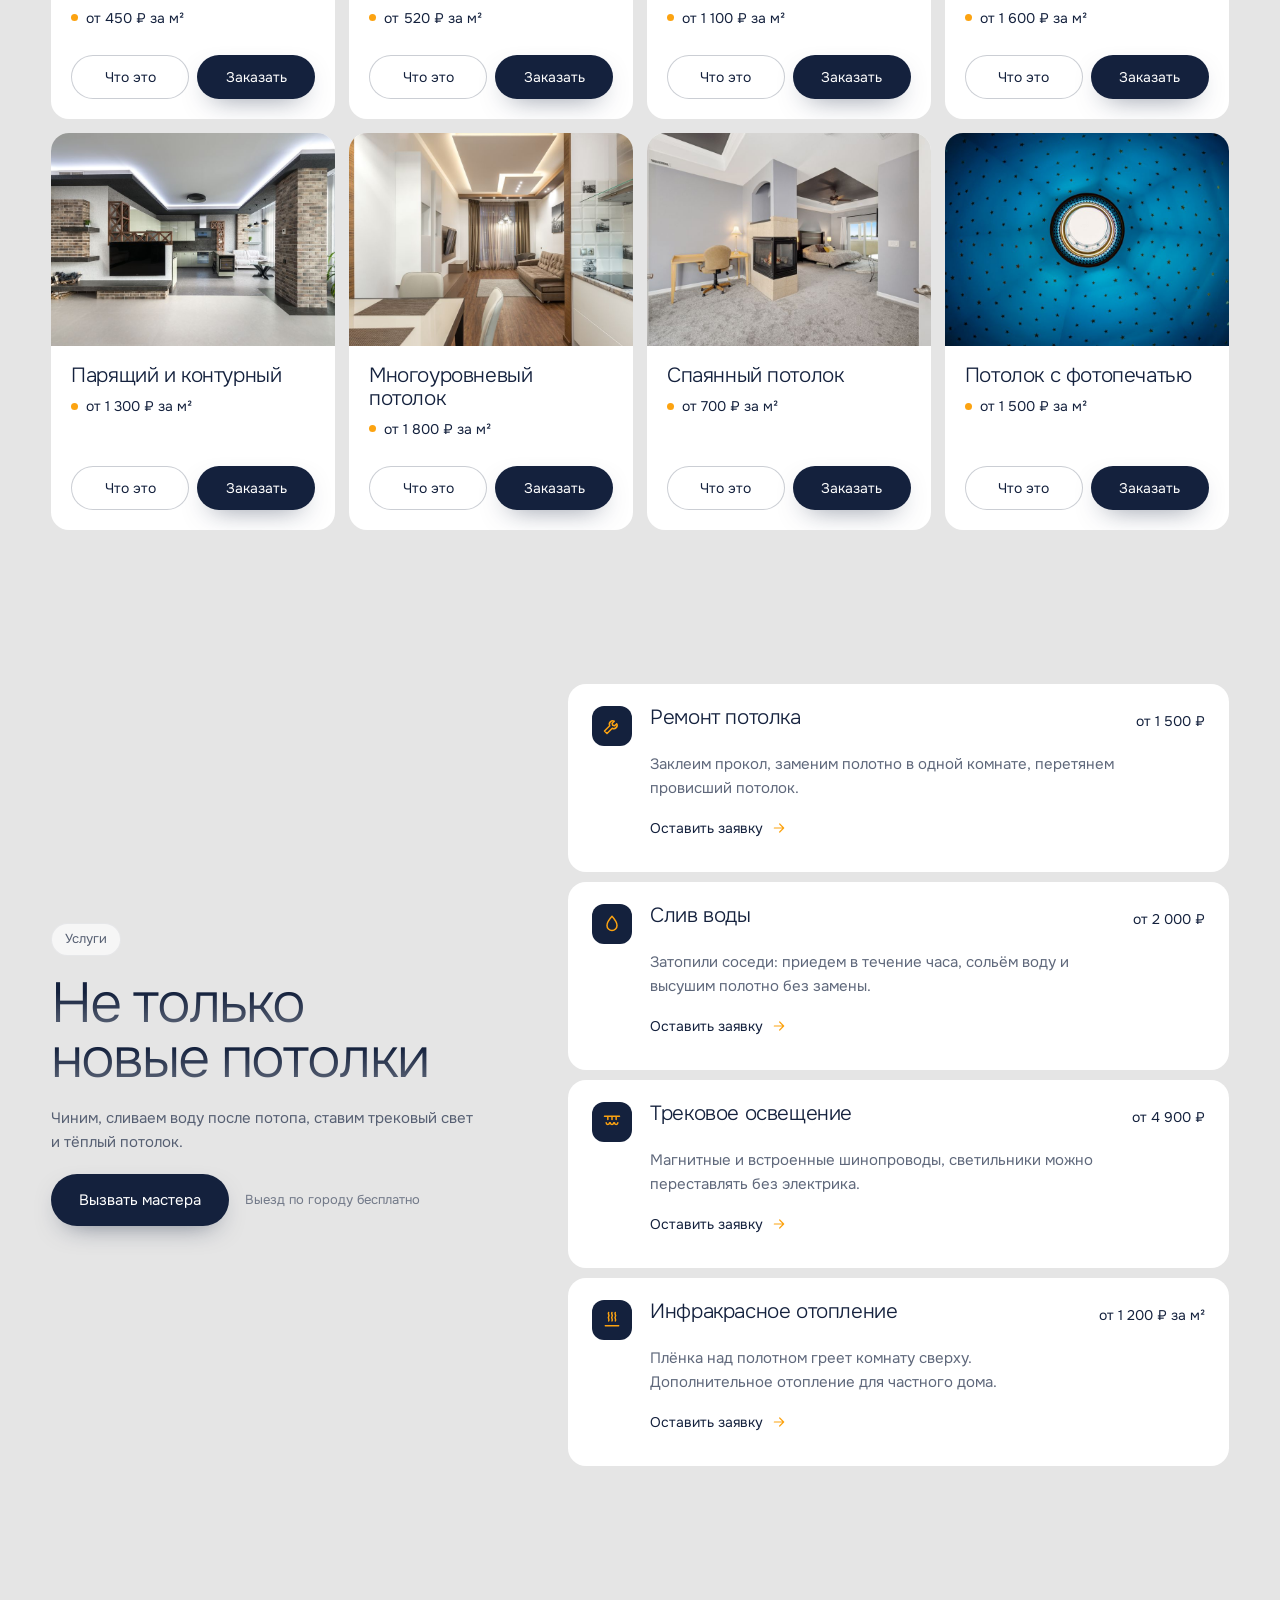
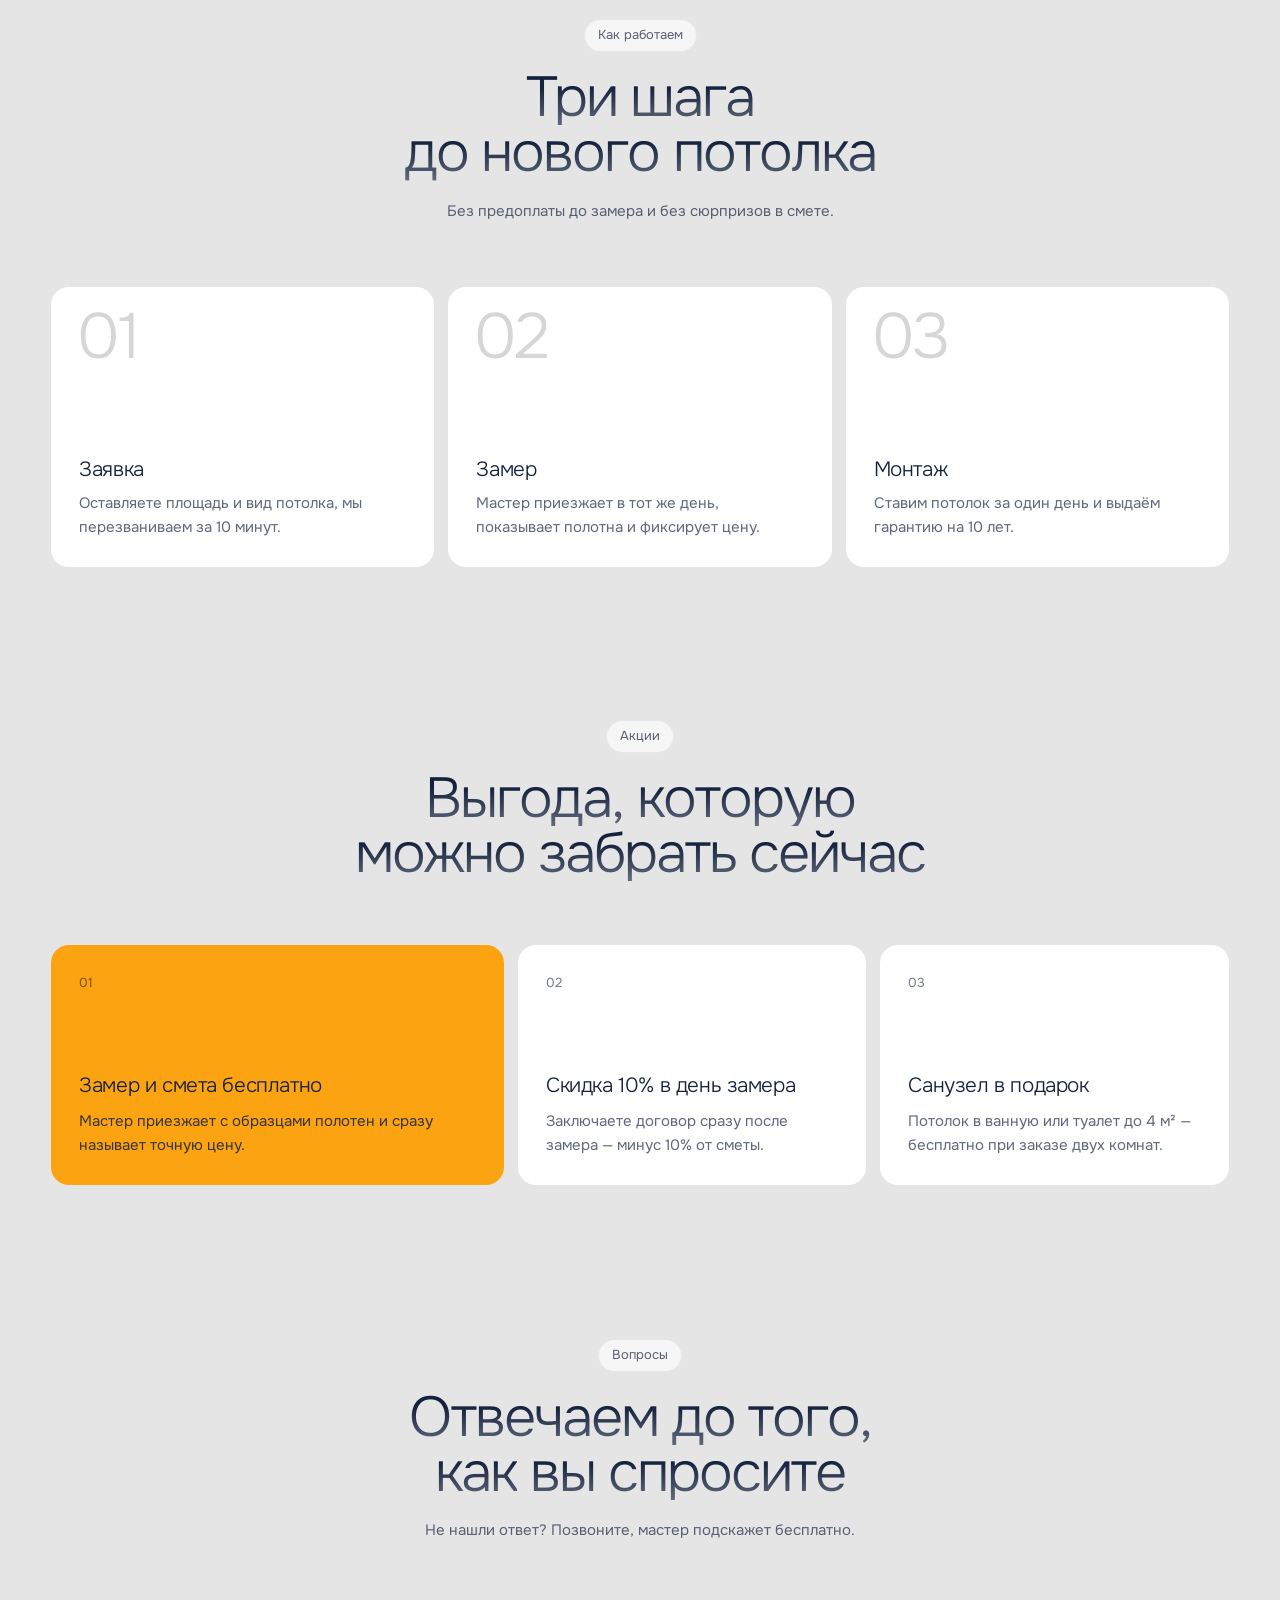
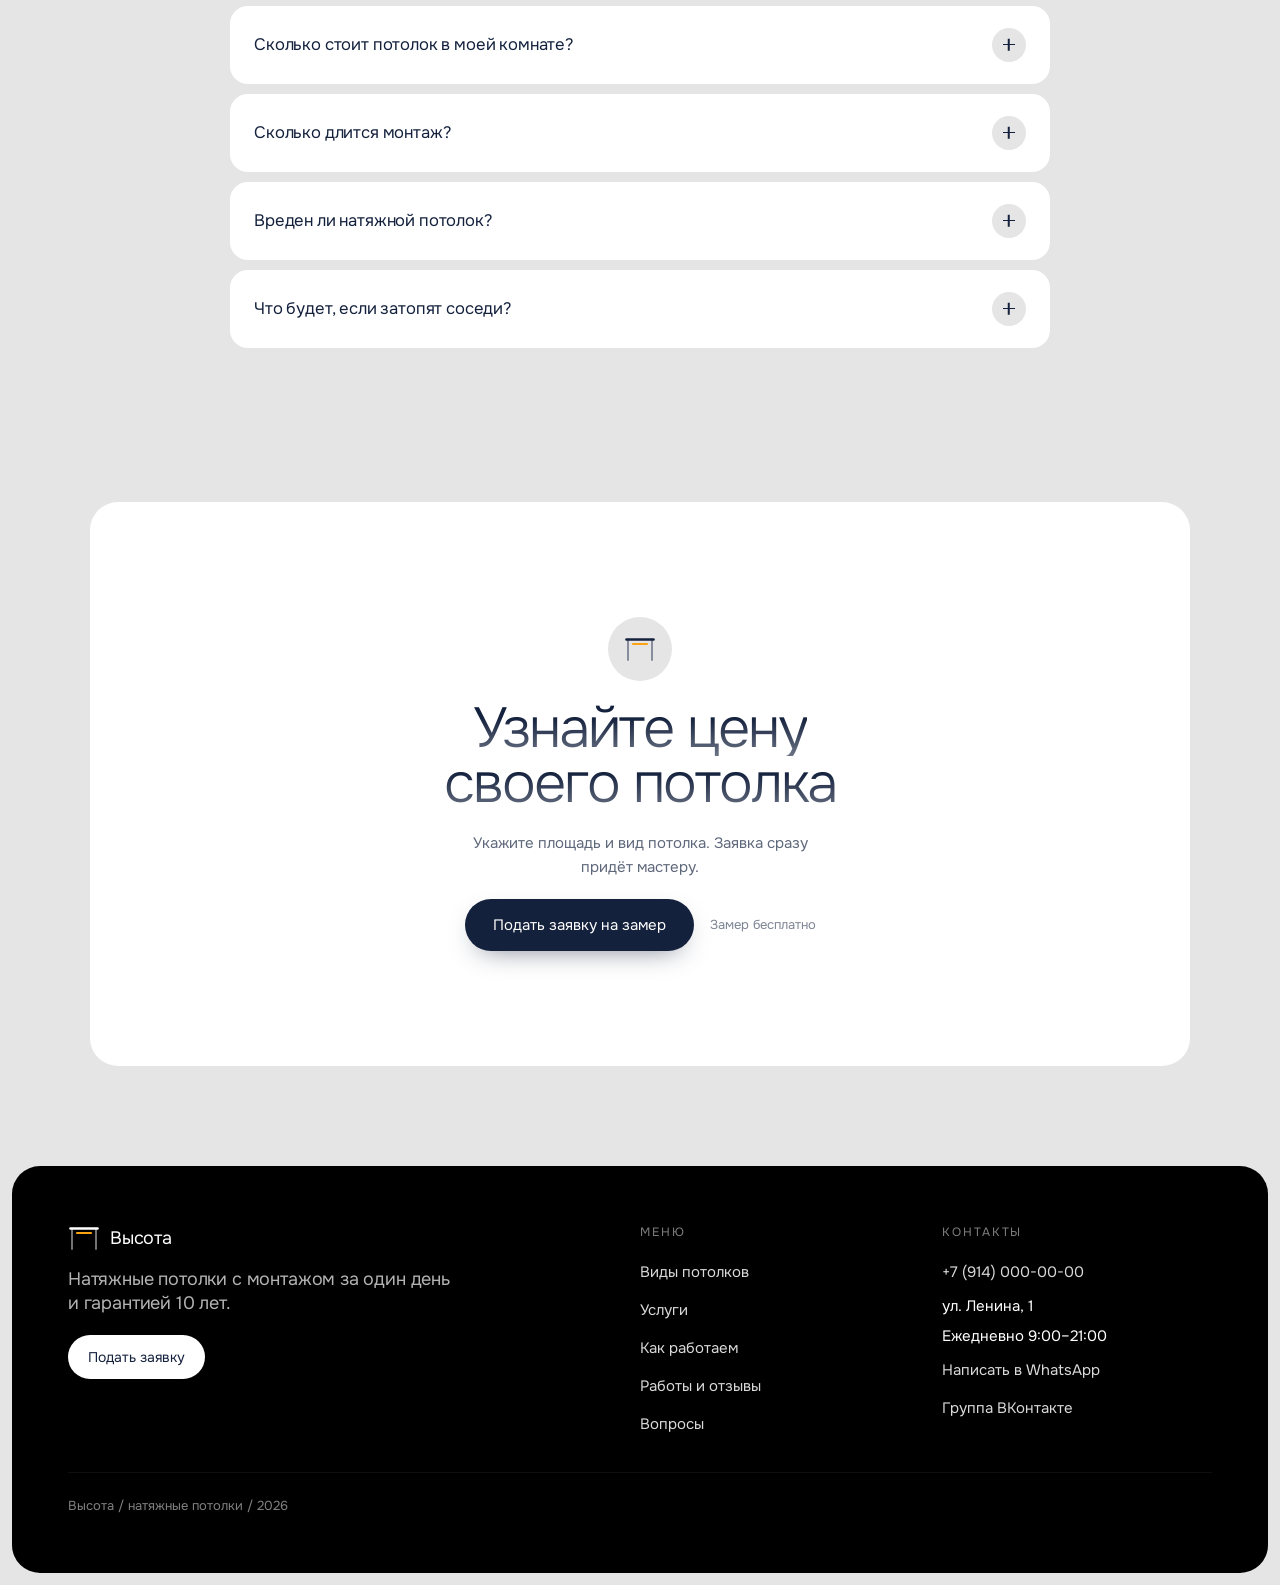
==== commit 0056a6e3: "Страница «Работы и отзывы» с заготовками под фото и отзывы" ====
--- a/index.html
+++ b/index.html
@@ -19,6 +19,7 @@
     <a href="#catalog">Виды потолков</a>
     <a href="#services">Услуги</a>
     <a href="#process">Как работаем</a>
+    <a href="works.html">Работы и&nbsp;отзывы</a>
     <a href="#faq">Вопросы</a>
     <a href="#contacts">Контакты</a>
   </nav>
@@ -123,6 +124,7 @@
     <a href="#catalog">Виды потолков</a>
     <a href="#services">Услуги</a>
     <a href="#process">Как работаем</a>
+    <a href="works.html">Работы и&nbsp;отзывы</a>
     <a href="#faq">Вопросы</a>
   </div>
   <div class="foot__col" id="contacts-info"></div>
--- a/styles.css
+++ b/styles.css
@@ -222,6 +222,36 @@
 .q.is-open .q__a { grid-template-rows: 1fr; }
 .q.is-open .q__a > p { padding-bottom: 22px; }
 
+/* Вторая страница: работы и отзывы */
+.page-head { padding-top: clamp(130px, 14vw, 190px); }
+.page-head .head { margin-bottom: 0; }
+.page-head + .block { padding-top: clamp(60px, 7vw, 100px); }
+.nav a[aria-current="page"] { opacity: 1; }
+.nav a[aria-current="page"]::after { transform: scaleX(1); }
+.works { display: grid; grid-template-columns: repeat(3, 1fr); gap: 14px; }
+.work { margin: 0; display: flex; flex-direction: column; transition: transform 620ms var(--ease), box-shadow 620ms var(--ease); }
+.work:not(.work--empty):hover { transform: translateY(-6px); box-shadow: 0 24px 50px -30px rgba(20, 33, 61, .45); }
+.work__photo { aspect-ratio: 4 / 3; overflow: hidden; background: var(--soft); }
+.work__photo img { width: 100%; height: 100%; object-fit: cover; transition: transform 900ms var(--ease); }
+.work:hover .work__photo img { transform: scale(1.06); }
+.work figcaption { display: flex; flex-direction: column; gap: 4px; padding: 16px 20px 20px; }
+.work figcaption span { font-size: 14px; opacity: .6; }
+.reviews { display: grid; grid-template-columns: repeat(3, 1fr); gap: 14px; }
+.review { display: flex; flex-direction: column; gap: 14px; padding: 28px; min-height: 240px; }
+.review p { font-size: 16px; opacity: .8; }
+.review footer { margin-top: auto; display: flex; flex-direction: column; font-size: 14px; }
+.review footer b { font-weight: 400; font-size: 16px; }
+.review footer span { opacity: .55; }
+.review__stars { color: var(--accent); letter-spacing: .12em; }
+/* Заготовки, пока фирма не прислала фото и отзывы */
+.work--empty, .review--empty {
+  align-items: center; justify-content: center; gap: 14px; text-align: center; font-size: 14px; color: rgba(20, 33, 61, .55);
+  border-radius: var(--r); background: rgba(255, 255, 255, .45); box-shadow: inset 0 0 0 1.5px rgba(20, 33, 61, .14);
+}
+.work--empty { aspect-ratio: 4 / 3; }
+.empty__ico { width: 52px; height: 52px; border-radius: 50%; display: grid; place-items: center; background: #fff; color: var(--ink); }
+.empty__ico svg { width: 22px; height: 22px; }
+
 /* Финальный блок */
 .final { padding-bottom: clamp(60px, 8vw, 100px); }
 .final__panel { display: flex; flex-direction: column; align-items: center; text-align: center; gap: 20px; max-width: 1100px; margin: 0 auto; padding: clamp(70px, 9vw, 120px) 24px; border-radius: 28px; }
@@ -347,7 +377,8 @@
   .top.is-menu .nav a { padding: 12px 0; font-size: 17px; opacity: 1; }
   .top.is-menu .burger span:first-child { transform: translateY(3.5px) rotate(45deg); }
   .top.is-menu .burger span:last-child { transform: translateY(-3.5px) rotate(-45deg); }
-  .types { grid-template-columns: repeat(2, 1fr); }
+  .types, .works { grid-template-columns: repeat(2, 1fr); }
+  .reviews { grid-template-columns: 1fr 1fr; }
   .split-sec { grid-template-columns: 1fr; }
   .hero__content { width: min(55%, 560px); }
   .calc { grid-template-columns: 1fr; }
@@ -364,7 +395,10 @@
   .hero__facts > div { padding: 10px 12px; flex: 1; }
   .hero__facts b { font-size: 15px; }
   .hero__facts .label { font-size: 10px; letter-spacing: .12em; }
-  .types, .promos, .steps { grid-template-columns: 1fr; }
+  .types, .promos, .steps, .reviews { grid-template-columns: 1fr; }
+  .works { grid-template-columns: 1fr 1fr; gap: 10px; }
+  .work--empty { gap: 10px; padding: 10px; font-size: 12px; line-height: 1.35; }
+  .work--empty .empty__ico { width: 40px; height: 40px; }
   .service { grid-template-columns: 40px 1fr; padding: 20px; }
   .service__price { grid-column: 2; padding-top: 0; }
   .foot { grid-template-columns: 1fr 1fr; margin: 0 8px 8px; }
